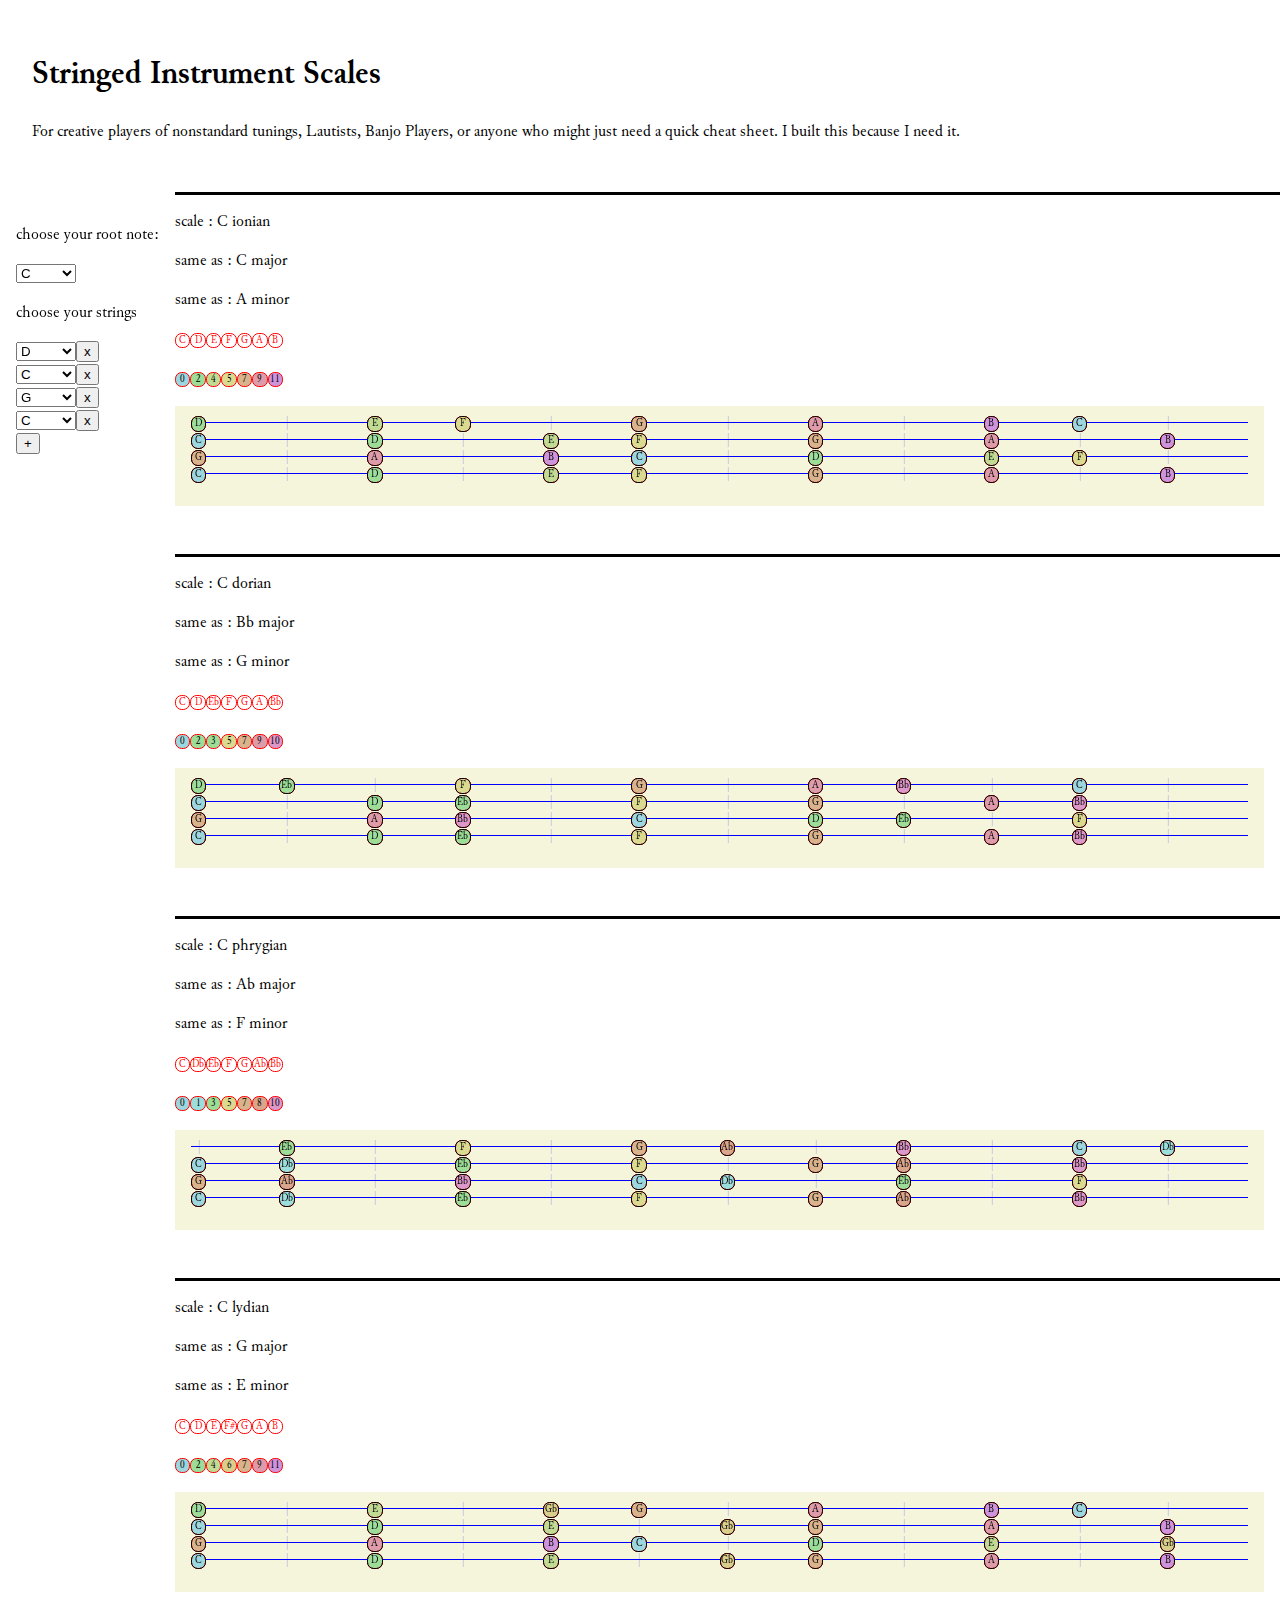
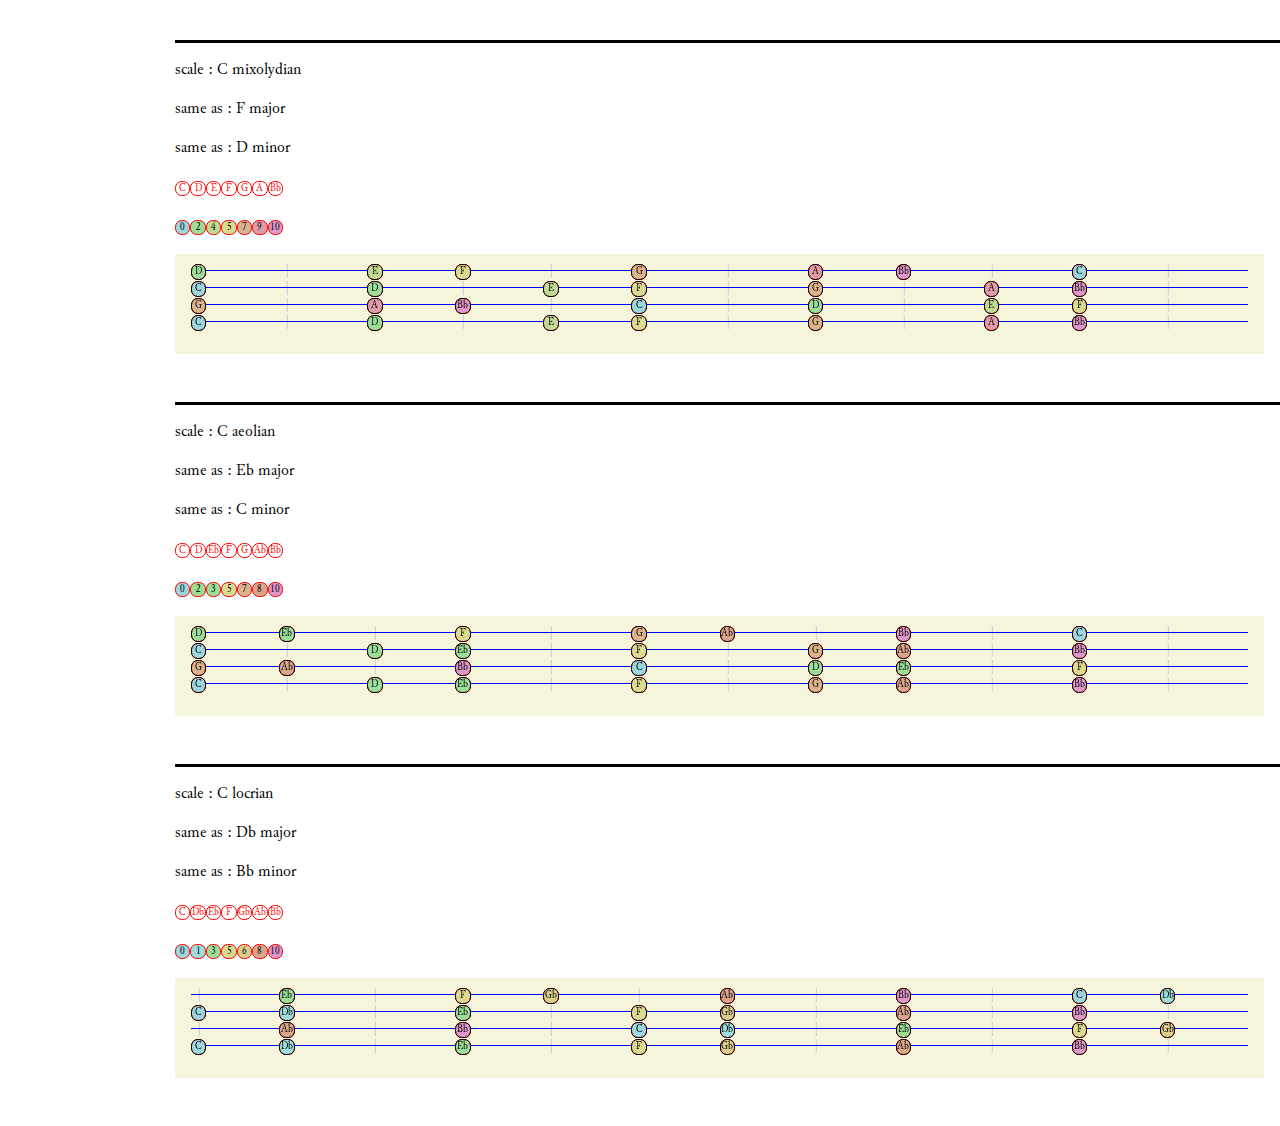
==== out/index.html @ 8ef30d47 "added build production to repo" ====
<!DOCTYPE html>
<html>
  <head>
    <meta charset="UTF-8">
    <meta name="viewport" content="width=device-width, initial-scale=1">
    <link href="../resources/public/css/style.css" rel="stylesheet" type="text/css">
    <link rel="icon" href="https://clojurescript.org/images/cljs-logo-icon-32.png">
  </head>
  <body>
    <div class="intro">
      <h1>
        Stringed Instrument Scales
      </h1>
      <p>
        For creative players of nonstandard tunings, Lautists, Banjo Players,
        or anyone who might just need a quick cheat sheet.  I built this because
        I need it.
      </p>
    </div>
    <div id="app"></div>
    <!-- include your ClojureScript at the bottom of body like this -->
    <script src="./main.js" type="text/javascript"></script>
  </body>
</html>
---- resources/public/css/style.css ----
@font-face {
font-family: Junicode;
font-style: normal;
font-weight: normal;
font-stretch: normal;
src: url('../font/Junicode.woff') format('woff');
}
@font-face {
font-family: Junicode;
font-style: normal;
font-weight: bold;
font-stretch: normal;
src: url('../font/Junicode-Bold.woff') format('woff');
}
@font-face {
font-family: Junicode;
font-style: italic;
font-weight: normal;
font-stretch: normal;
src: url('../font/Junicode-Italic.woff') format('woff');
}

@font-face {
font-family: Haas;
font-style: normal;
font-weight: normal;
font-stretch: normal;
src: url('../font/neue-haas-medium.woff2') format('woff2');
}






:root {
    --color-dark: rgba(0,0,0,.9);
    --color-gray: #999;
    --color-faint: rgba(0,0,0,.01);
    --color-less-faint: rgba(0,0,0,.05);
    --color-highlight: teal;
    --color-light:  #fbf8ef;
    --color-light:  #fffdf8;
    --color-faint-light: rgba(255,255,255,.8);
    --fancy: "YoungSerif";
    --headline: Haas, serif;
    --serif: Junicode;
    --mono: "Iosevka";
    --spacing: 1.9rem;
    --spacing-double: 3.8rem;
    --spacing-half: .9rem;

    --color-step-0: #94A9DB;
    --color-step-1: #E6B3CE;
    --color-step-2: #AFCDE4;
    --color-step-3: #E2C9A7;
    --color-step-4: #E3DBAB;
    --color-step-5: #B1E4AF;
    --color-step-6:  #D0B3E6;
    --color-step-7: #DA9990;
    --color-step-8: #ABAFE3;
    --color-step-9: #C2D47D;
    --color-step-10: #A3E0D2;
    --color-step-11: #DB94BC;

    --color-step-0: #9CD6DE;
    --color-step-1: #9CDEDB;
    --color-step-2: #98DDB9;
    --color-step-3: #9CDD98;
    --color-step-4: #C1DB94;
    --color-step-5: #DADA90;
    --color-step-6:  #D9CF8C;
    --color-step-7: #D9B38C;
    --color-step-8: #D9A68C;
    --color-step-9: #DE9CAA;
    --color-step-10: #DD98CA;
    --color-step-11: #CE94DB;
}

html, body {
    margin: 0;
    padding: 0;
}
body {
    font-family: var(--serif);
}
.main {
    display: flex;
}
.menu {
    padding: 1rem;
    position: sticky;
    top: 0;
    left: 0;
    /* these are needed for flexbox + sticky */
    align-self: flex-start;
    height: auto;
}
.scale-breakdown {
    border-top: 3px solid black;
    padding: 0;
        padding-right: 0px;
        padding-bottom: 0px;
    padding-bottom: 3rem;
    padding-right: 1rem;
}
.content {
    flex-grow: 1;
}
.intro {
    padding: 2rem;
}

.fretboard {
    padding: 1rem;
    background-color: beige;
}
.fretboard-string {
    position: relative;
    height: 1rem;
    border-top: 1px solid blue;;
}

.fretboard .note {
    position: absolute;
    margin-top: -.7em;
}
.fretboard .fret {
    position: absolute;
    margin-top: -.7em;
    color:blue;
    opacity: .2;
    width: 1rem;
    height: 1rem;
    text-align: center;
}
.fretboard .western.note {
    color: black;
    border: 1px solid black;
}
.notes .note {
    display: inline-block;
}
.notes .cyclic.note {
    color: black;
}
.note {
    color: red;
    font-size: .6rem;
    border: 1px solid red;
    /* background-color: beige; */
    width: 1.4em;
    height: 1.4em;
    border-radius: .7em;
    text-align: center;
}

.cyclic-0 {
    color: var(--color-step-0) ;
    background-color:var(--color-step-0);
}
.cyclic-1 {
    color: var(--color-step-1) ;
    background-color:var(--color-step-1);
}
.cyclic-2 {
    color: var(--color-step-2) ;
    background-color:var(--color-step-3);
}
.cyclic-3 {
    color: var(--color-step-3) ;
    background-color:var(--color-step-3);
}
.cyclic-4 {
    color: var(--color-step-4) ;
    background-color:var(--color-step-4);
}
.cyclic-5 {
    color: var(--color-step-5) ;
    background-color:var(--color-step-5);
}
.cyclic-6 {
    color: var(--color-step-6) ;
    background-color:var(--color-step-6);
}
.cyclic-7 {
    color: var(--color-step-7) ;
    background-color:var(--color-step-7);
}
.cyclic-8 {
    color: var(--color-step-8) ;
    background-color:var(--color-step-8);
}
.cyclic-9 {
    color: var(--color-step-9) ;
    background-color:var(--color-step-9);
}
.cyclic-10 {
    color: var(--color-step-10) ;
    background-color:var(--color-step-10);
}
.cyclic-11 {
    color: var(--color-step-11) ;
    background-color:var(--color-step-11);
}
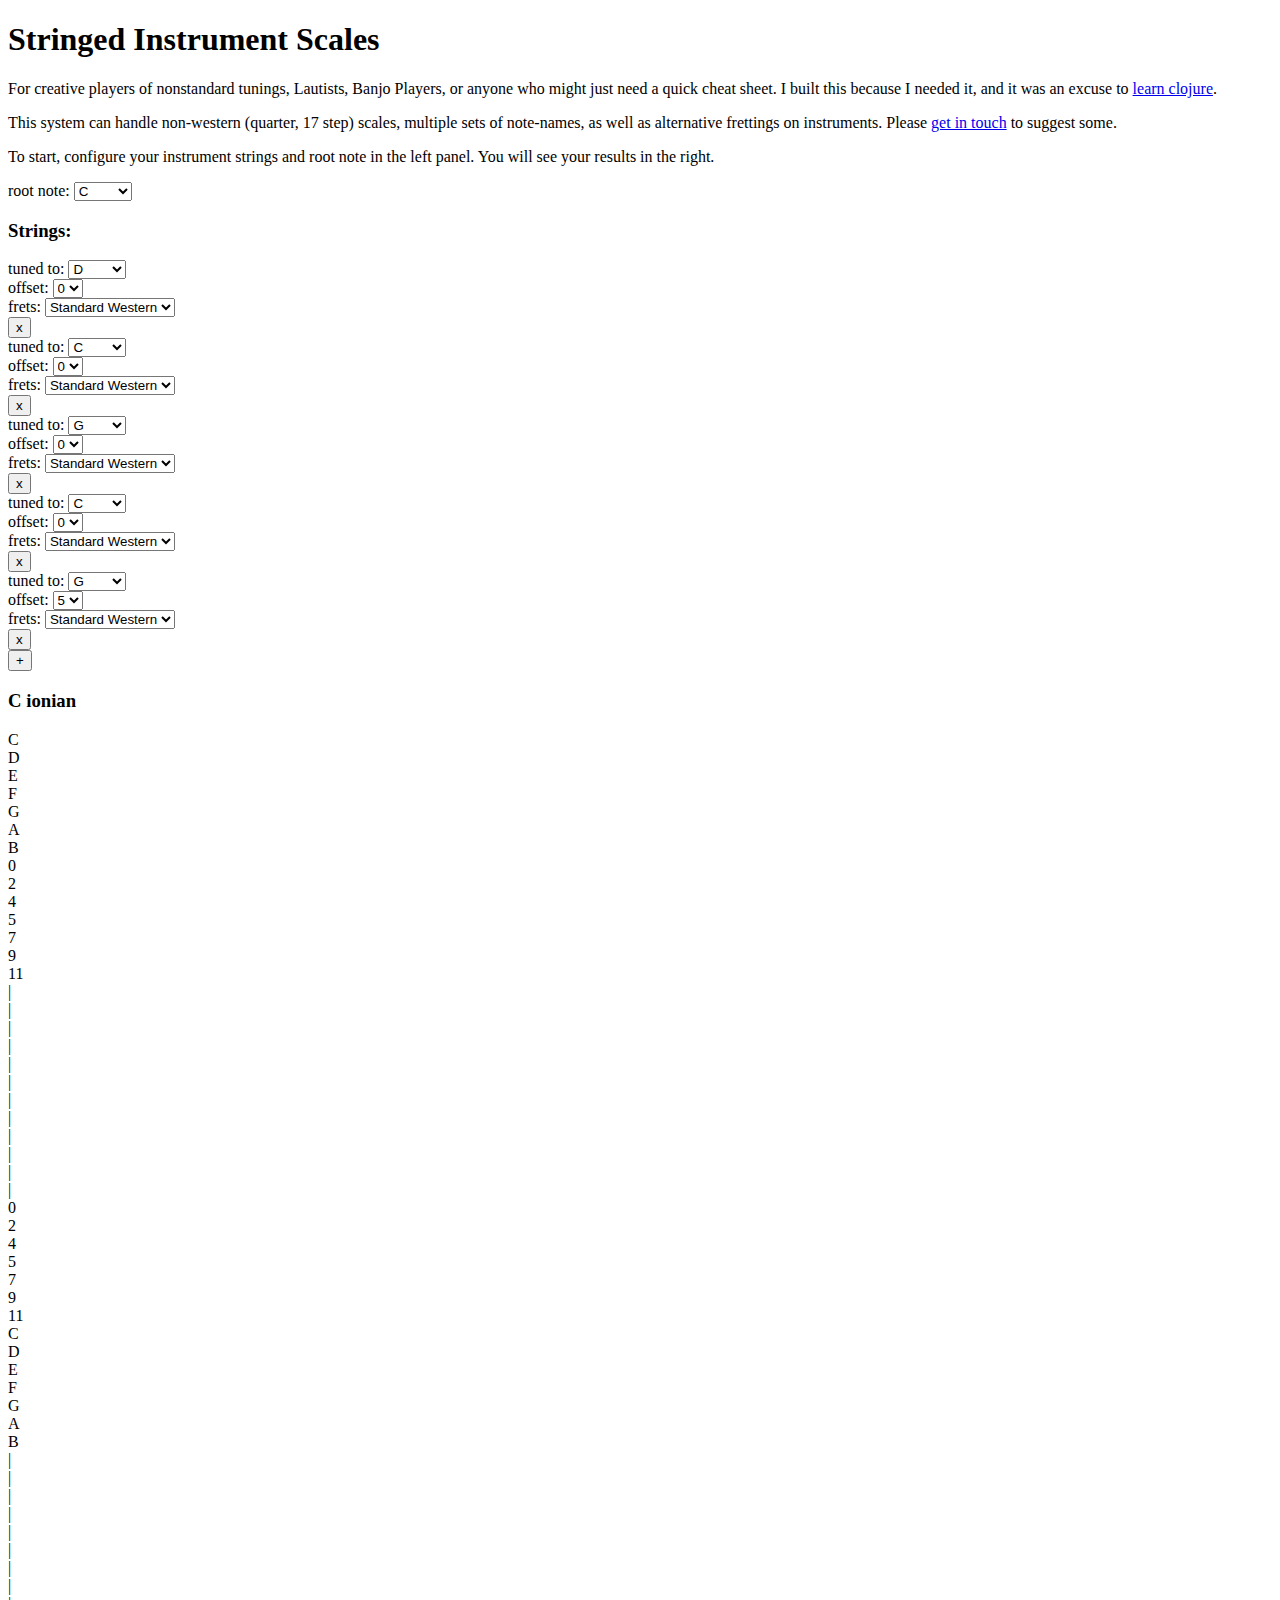
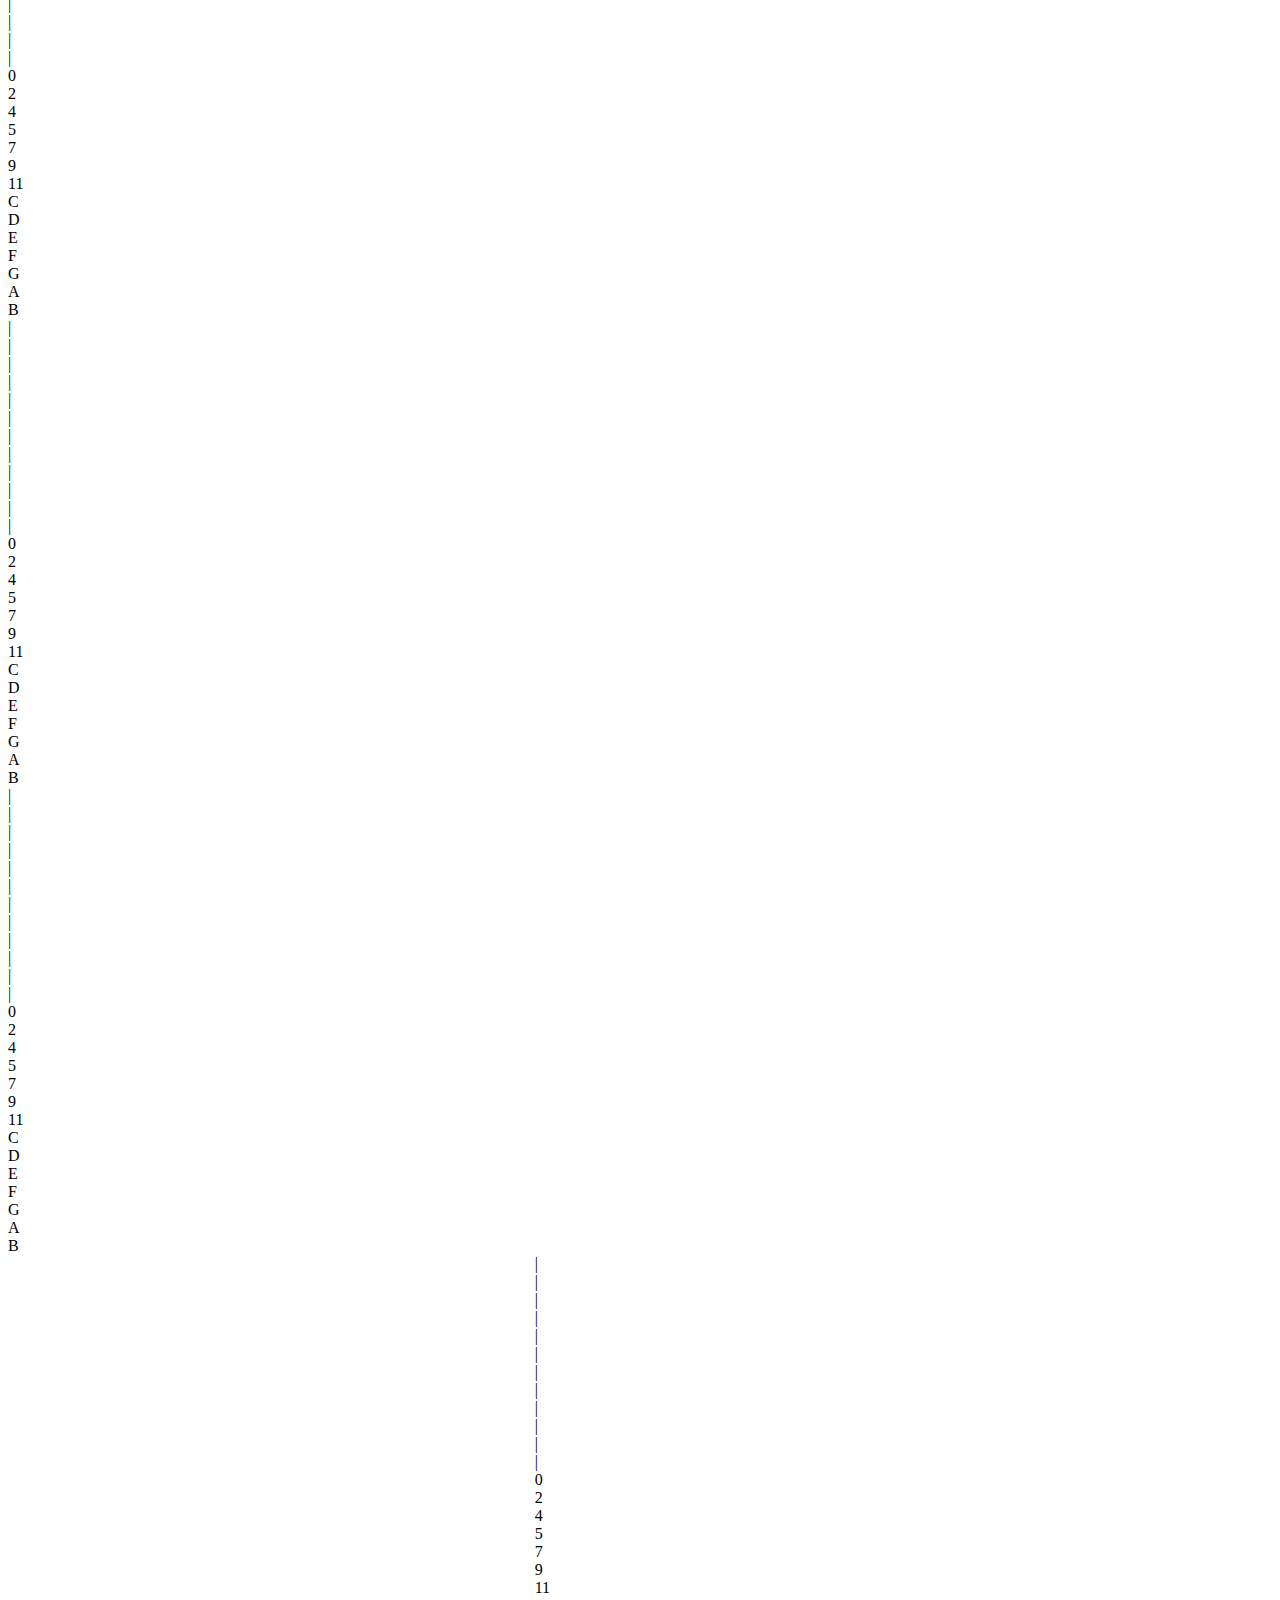
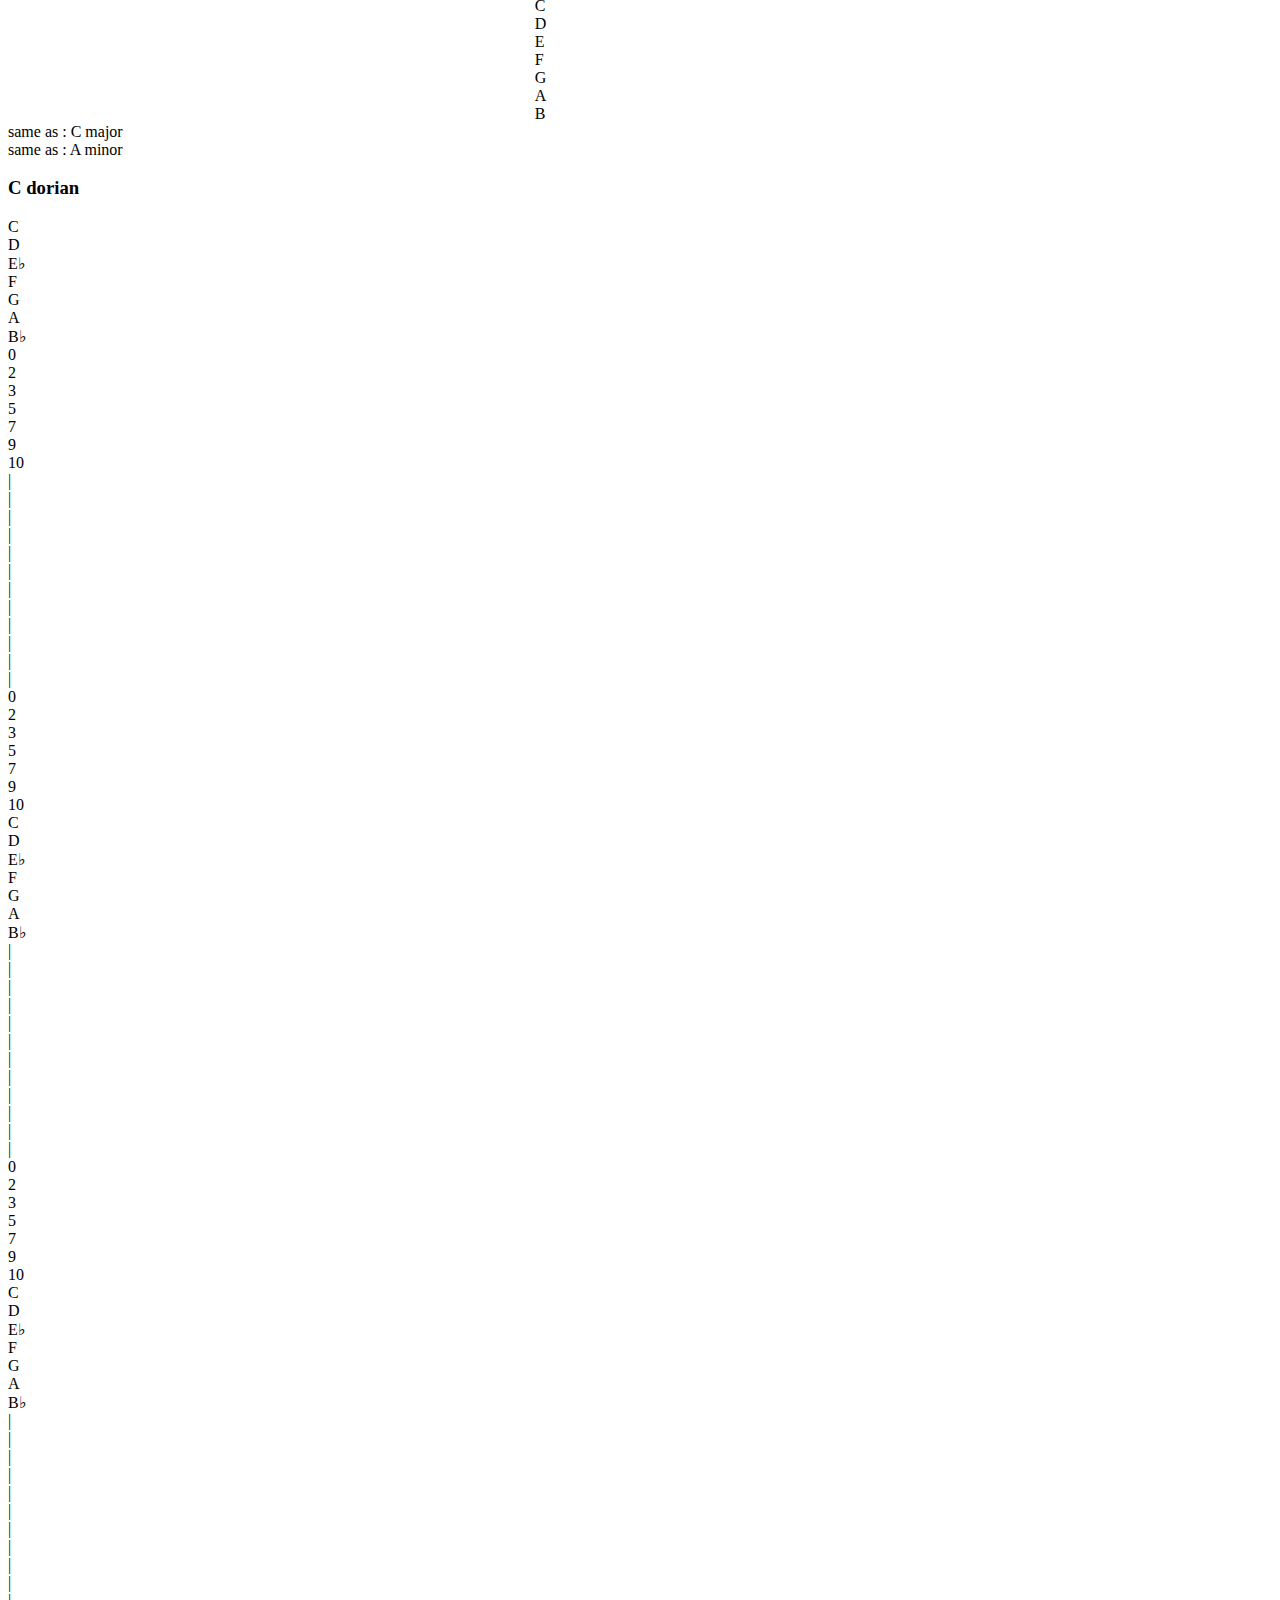
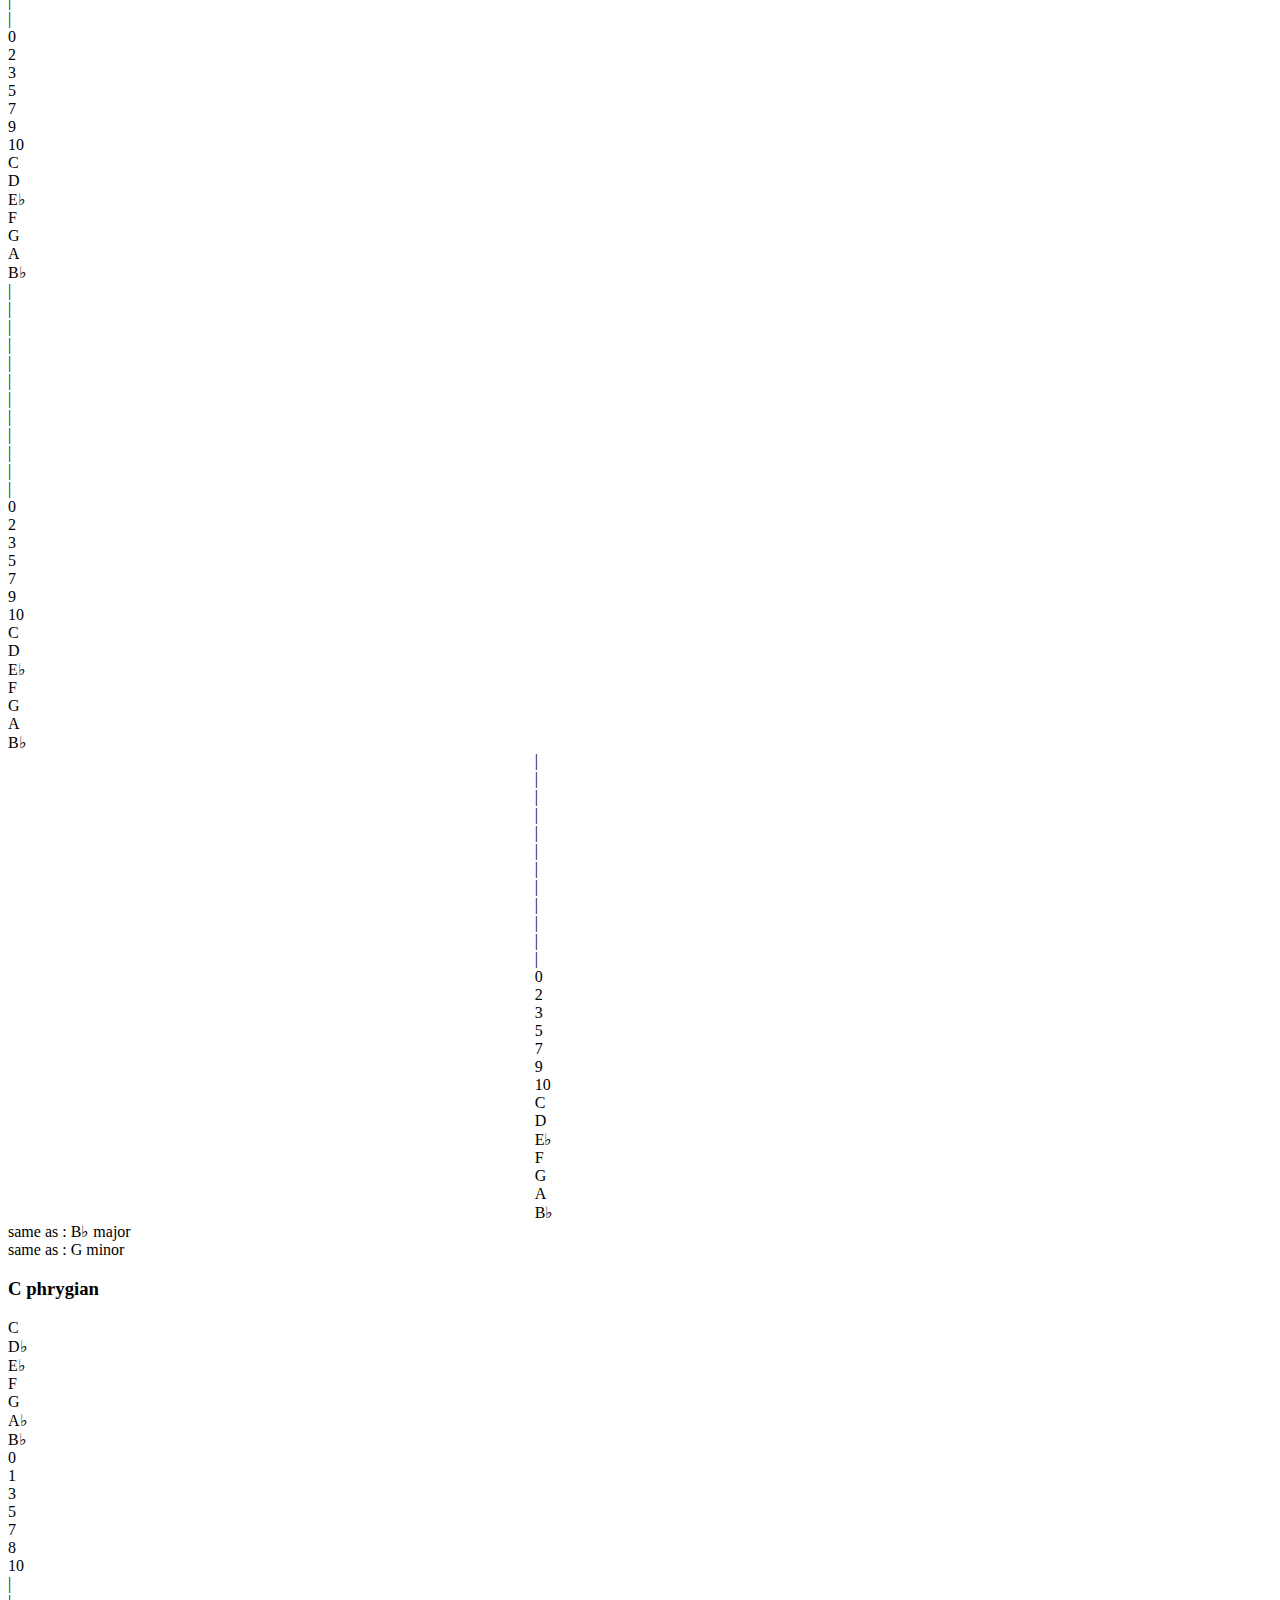
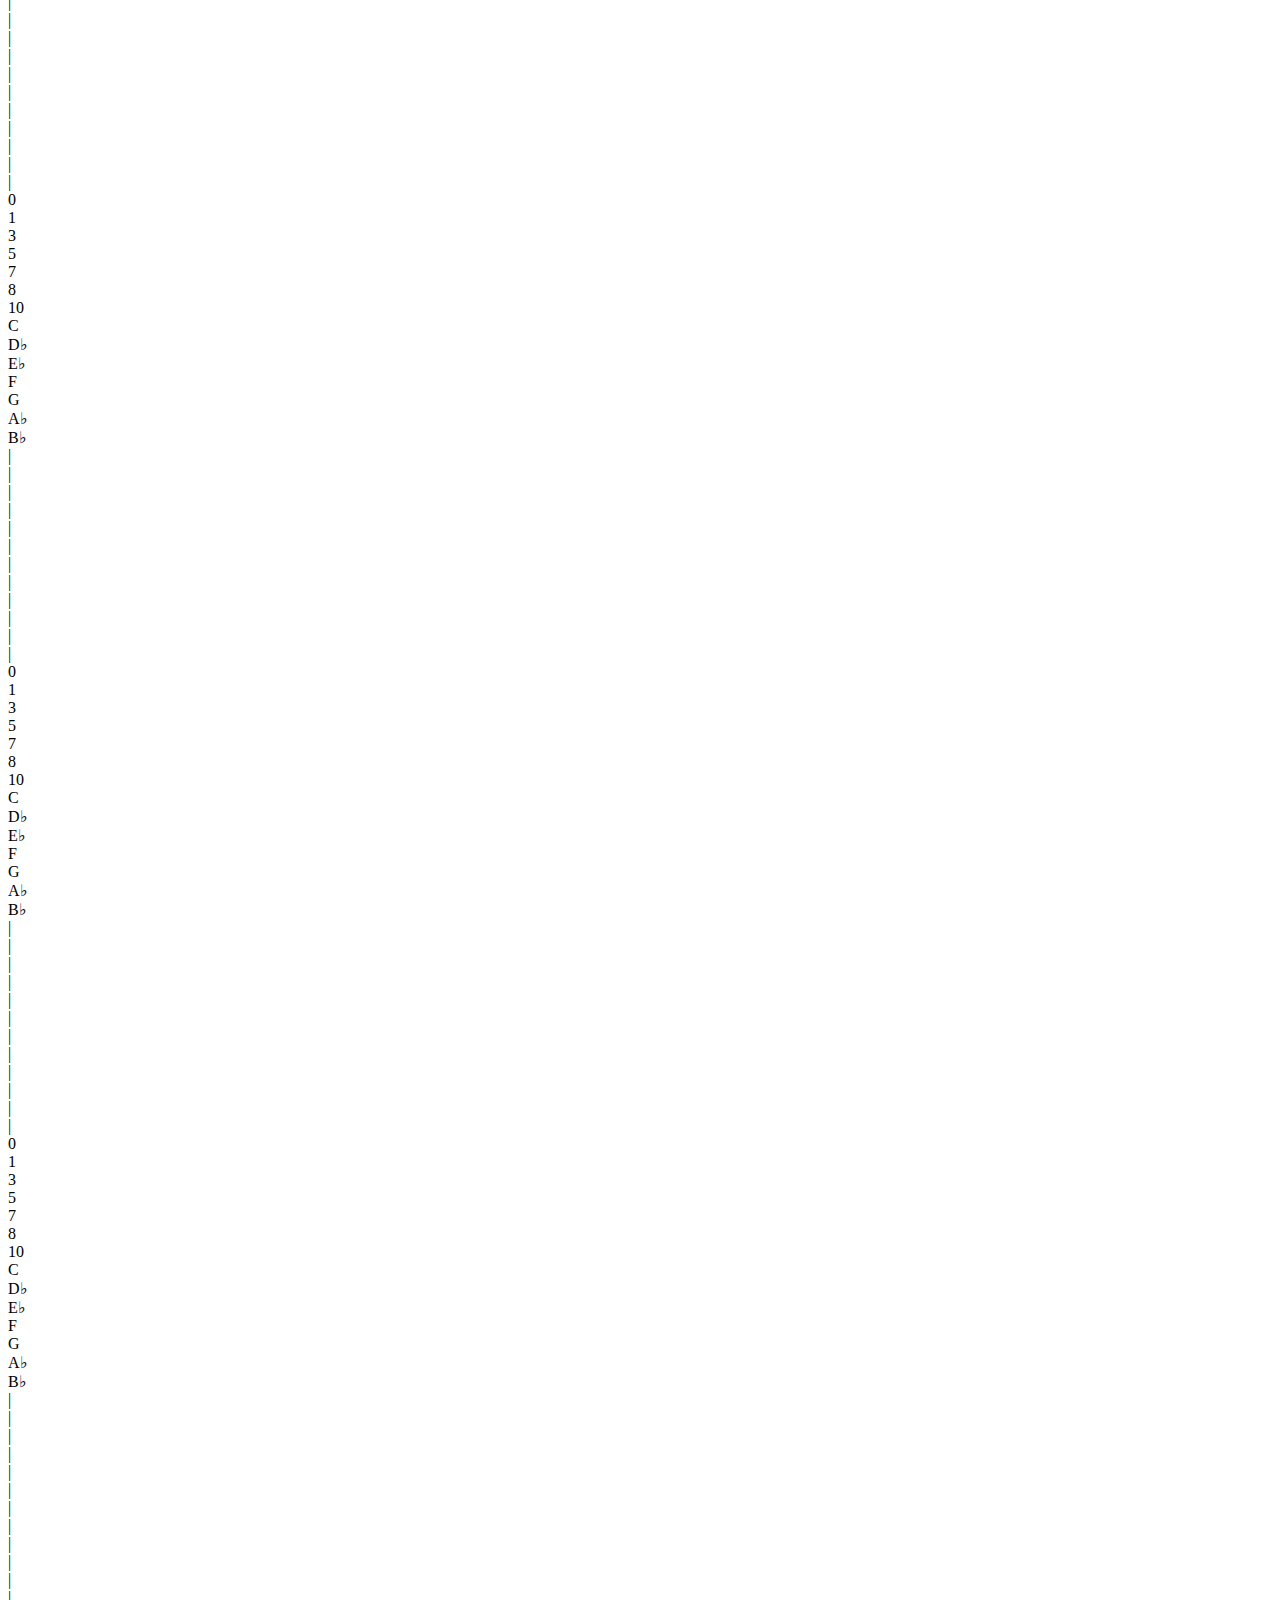
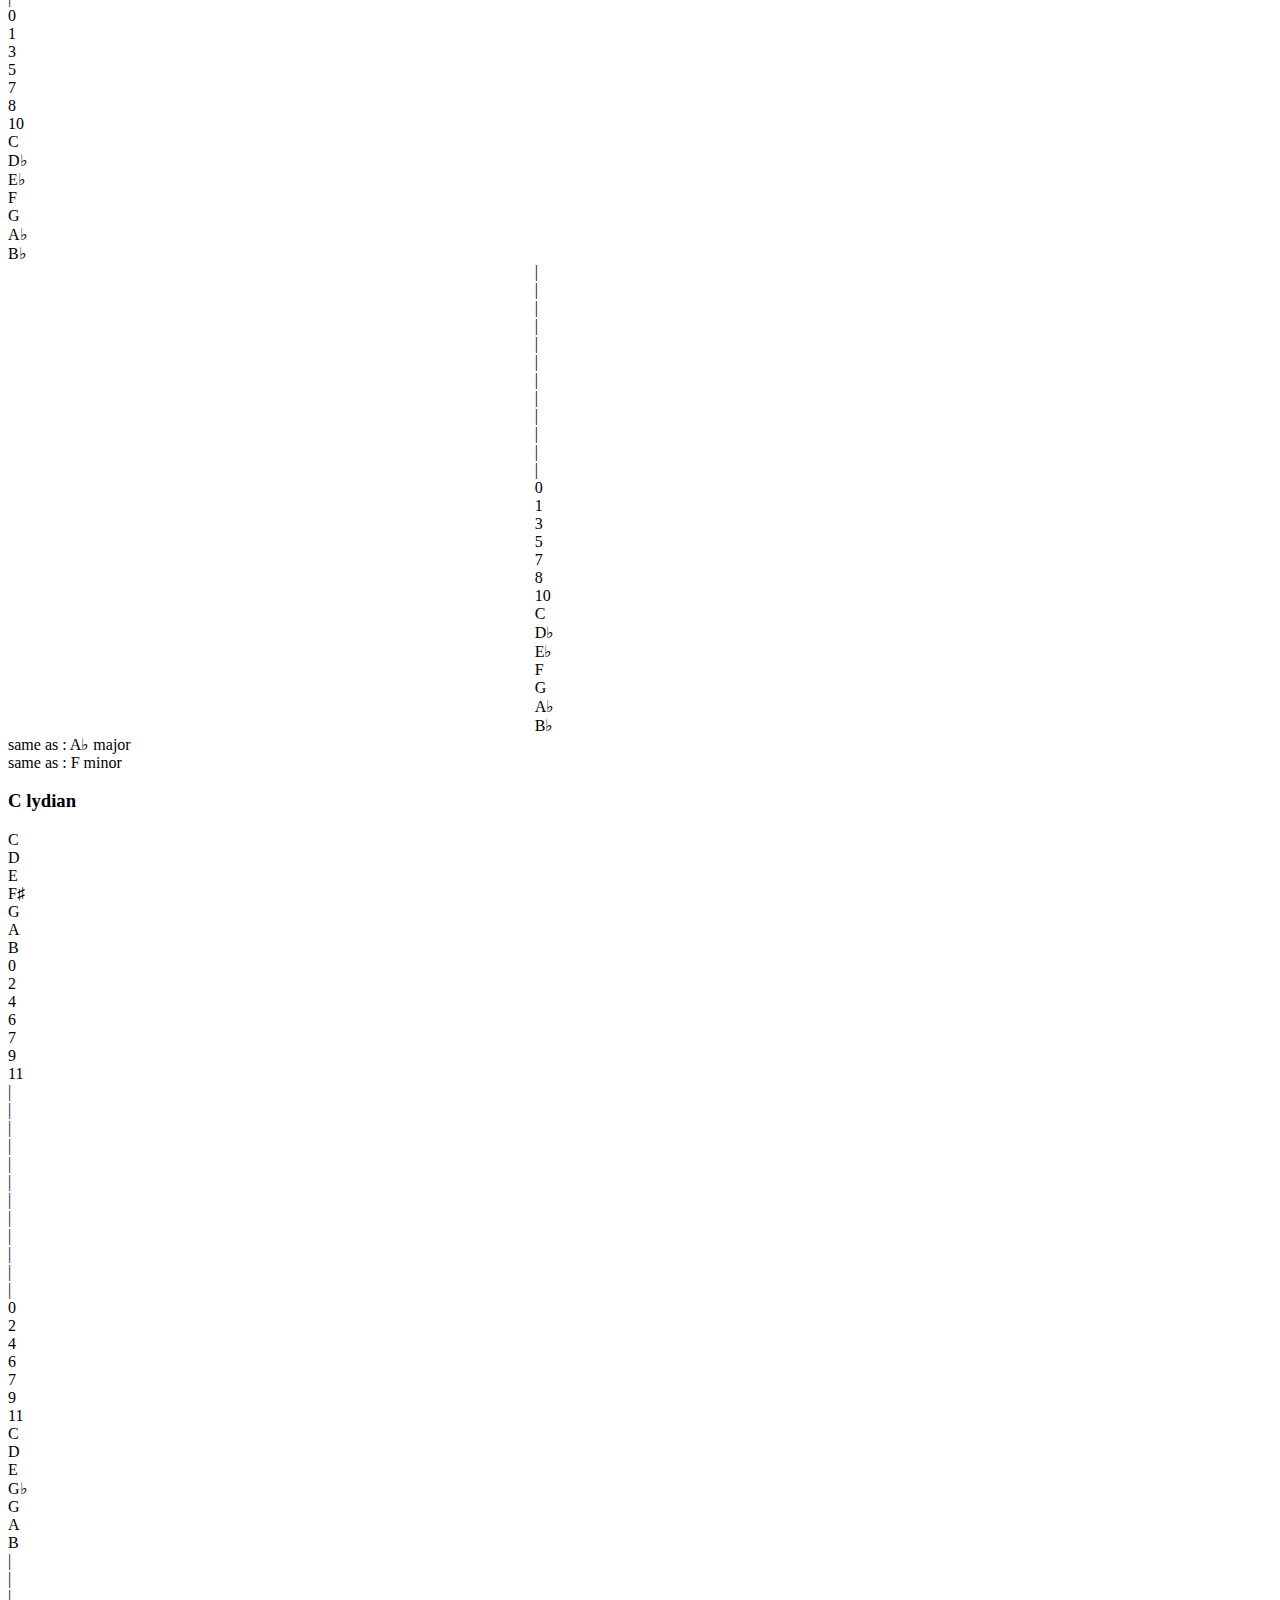
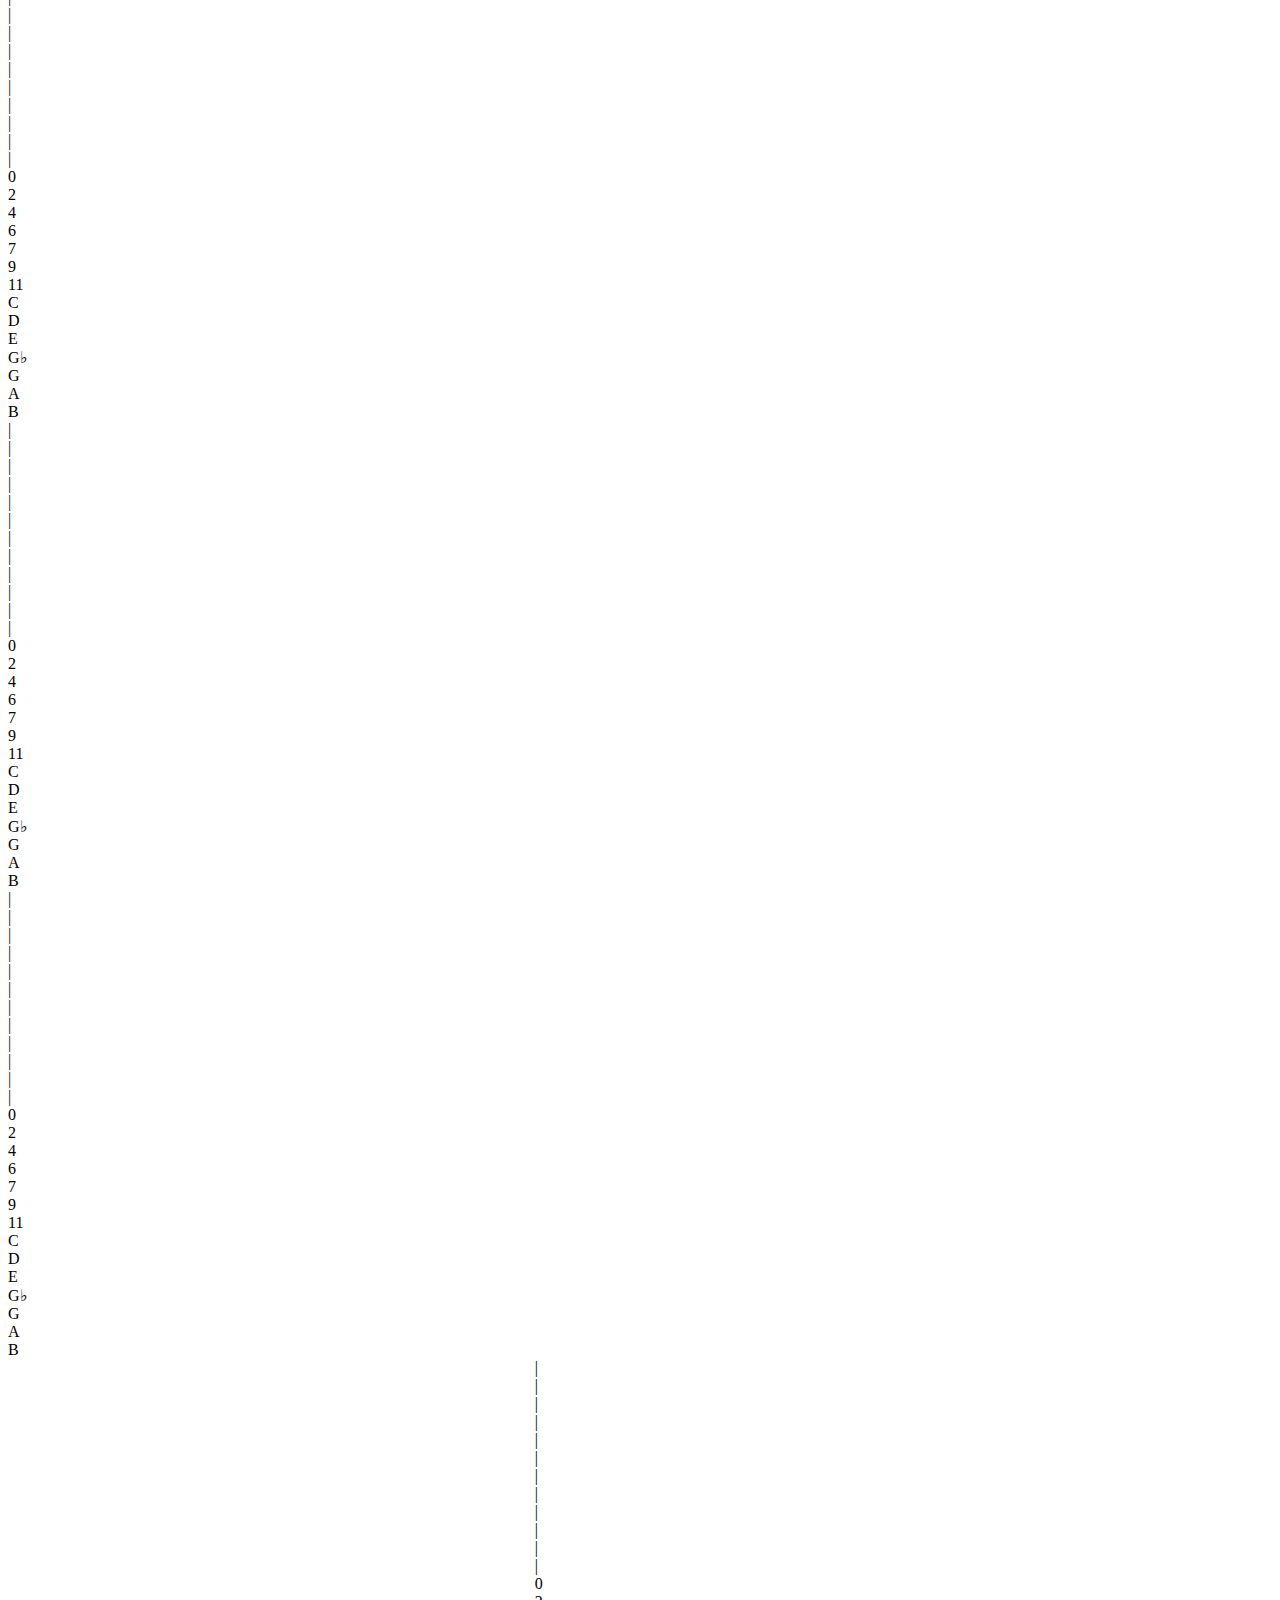
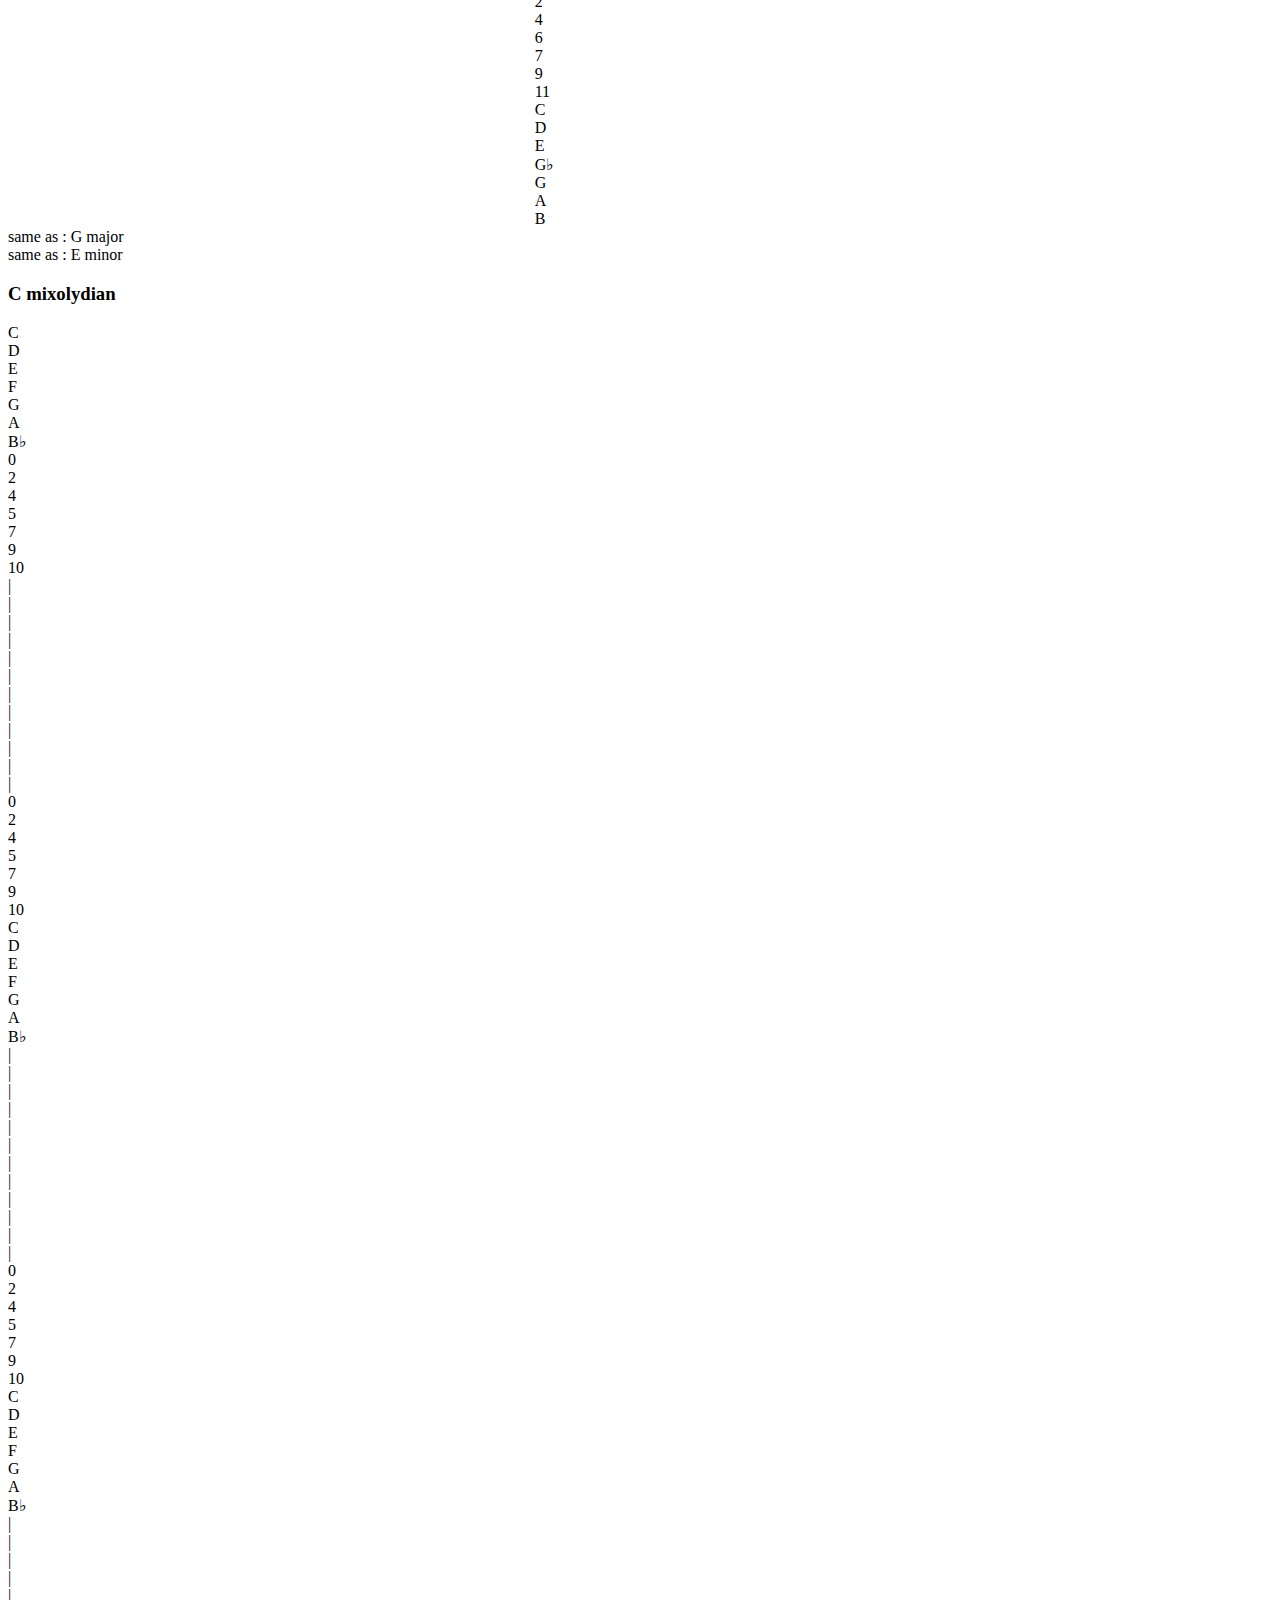
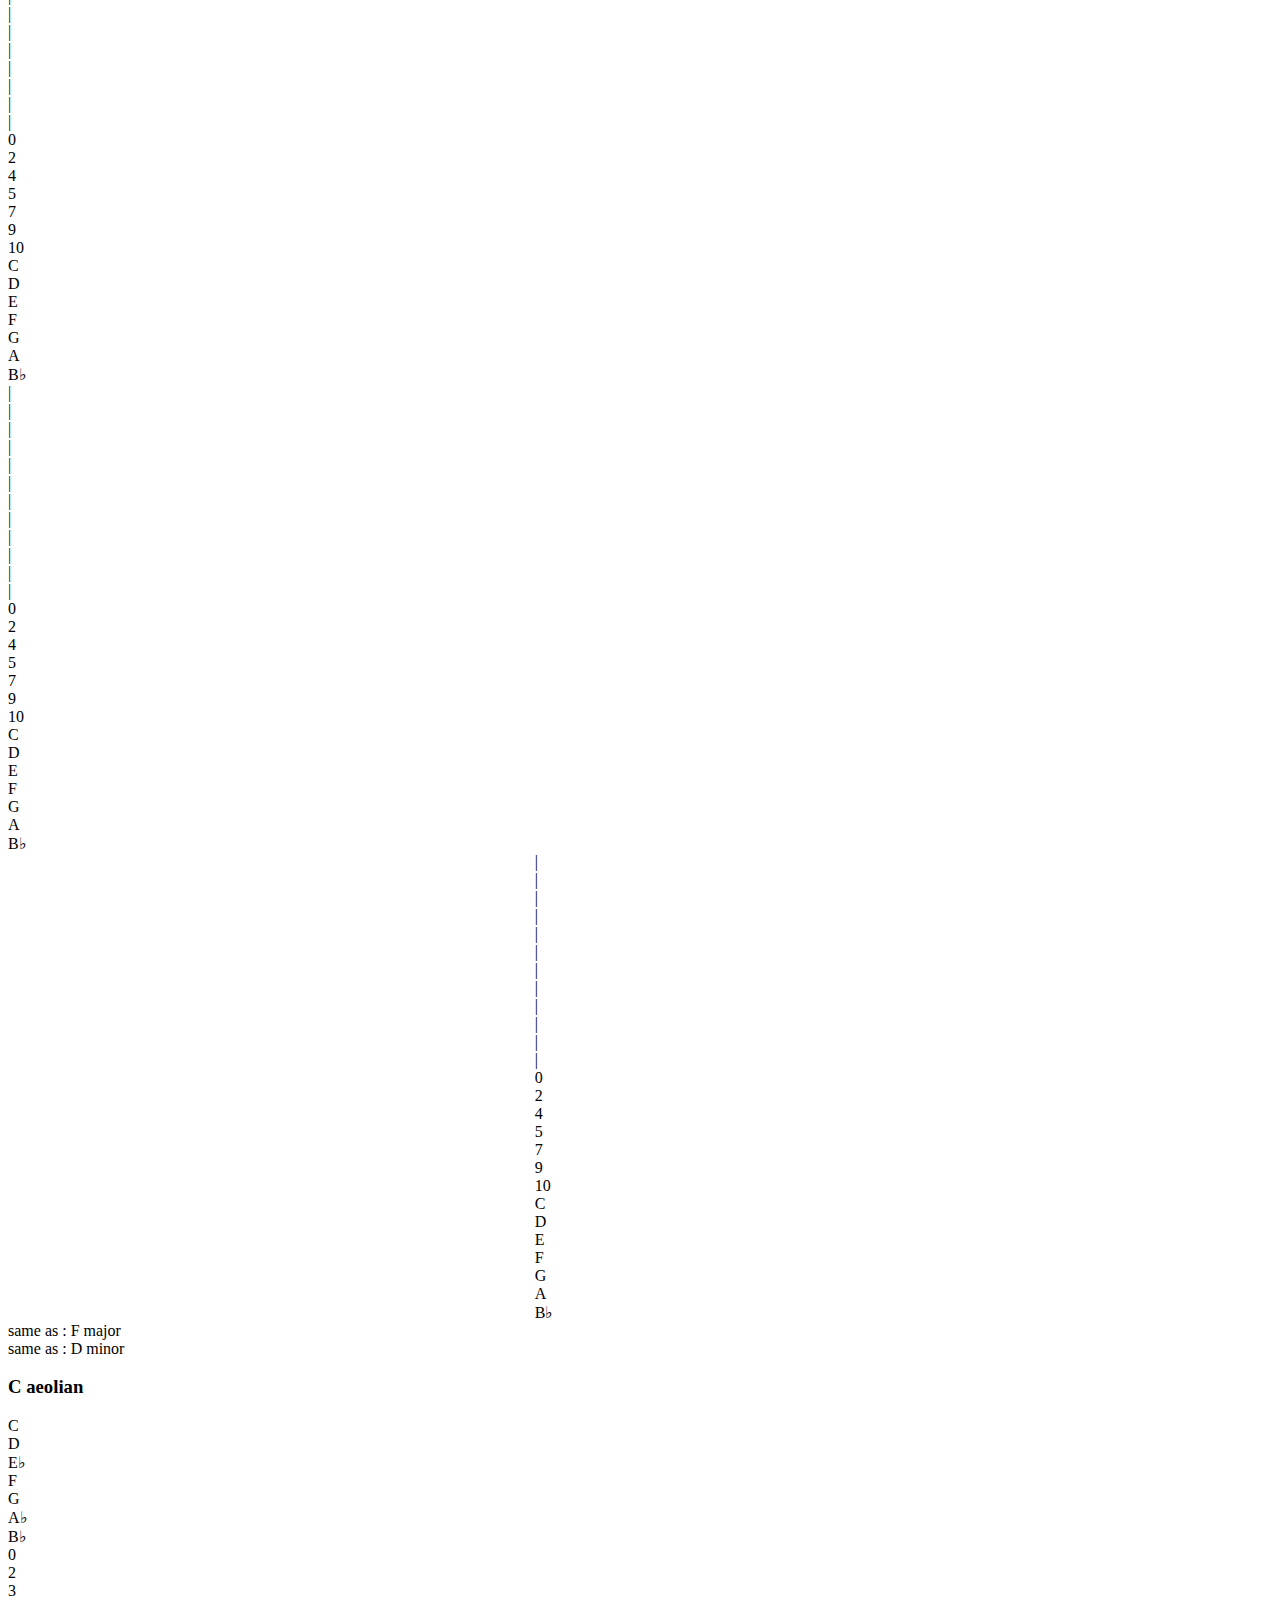
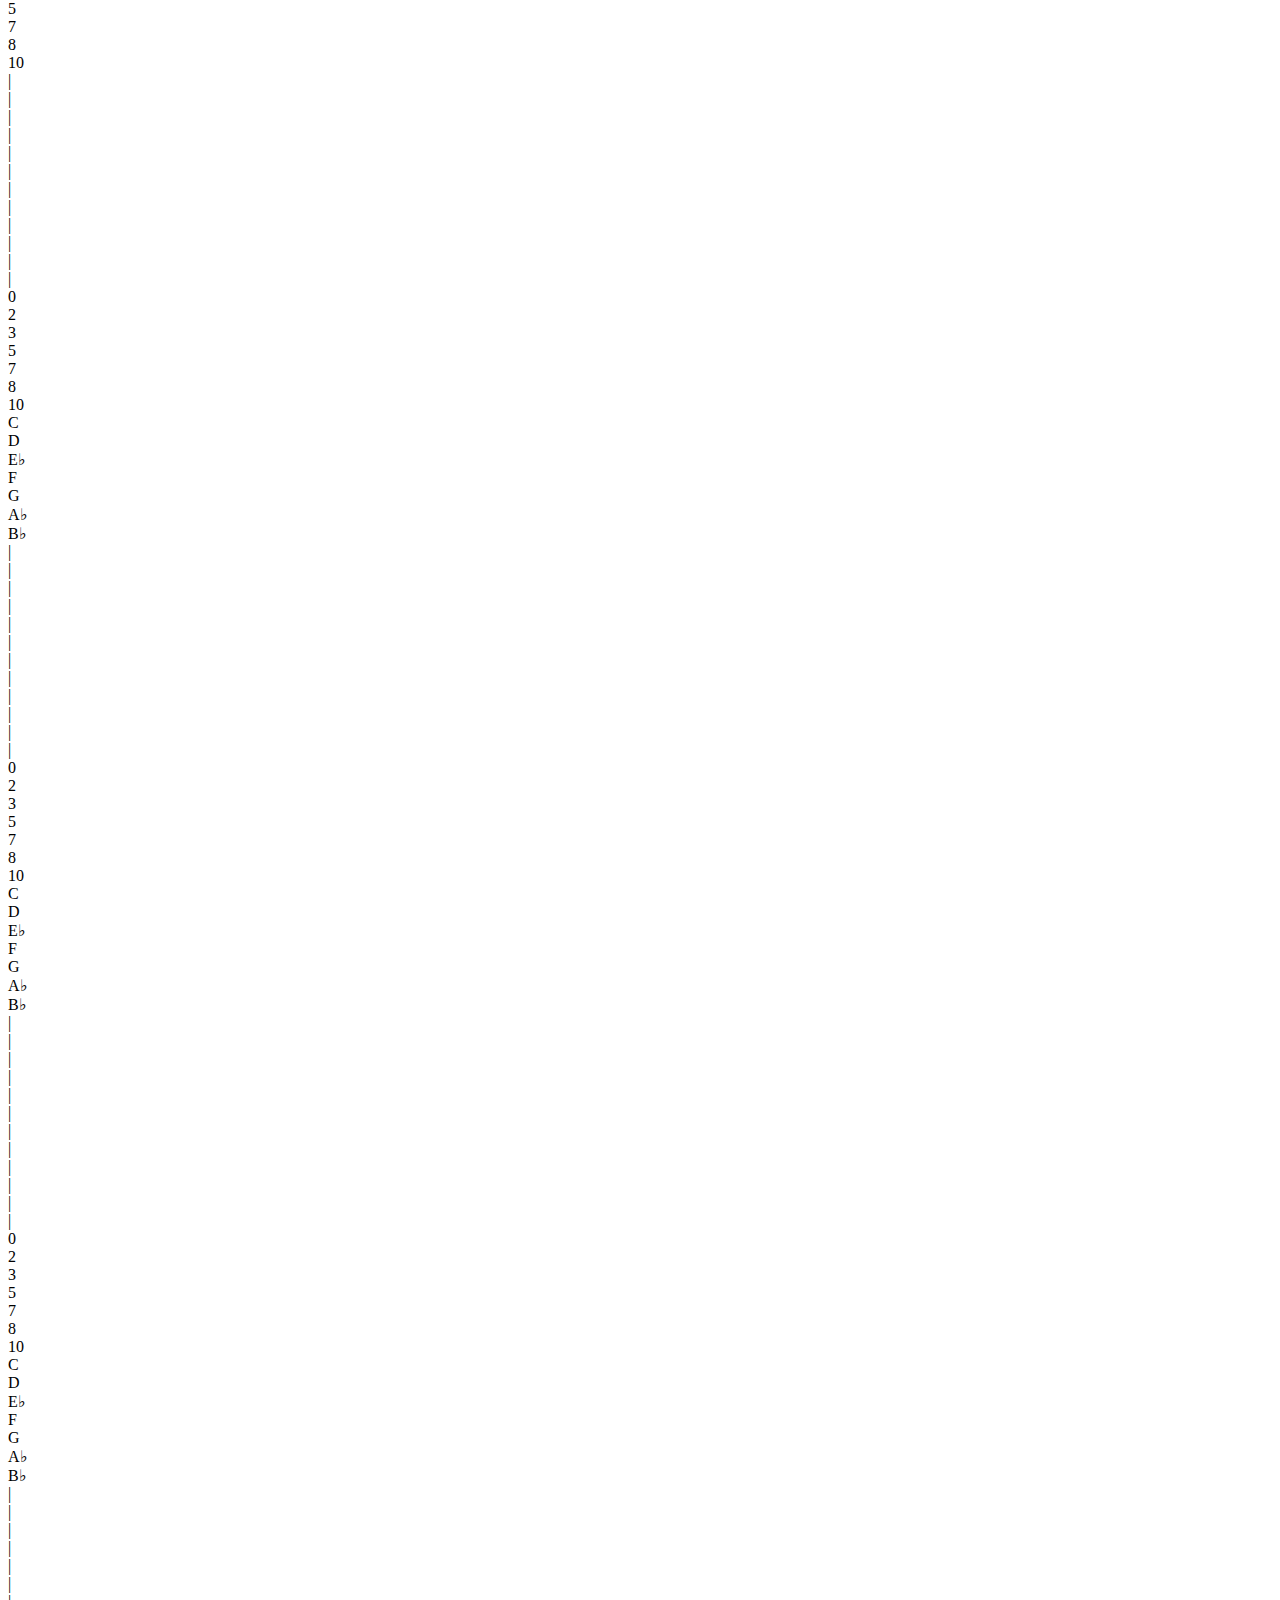
==== commit 39b841ee: "updated index" ====
--- a/out/index.html
+++ b/out/index.html
@@ -3,7 +3,7 @@
   <head>
     <meta charset="UTF-8">
     <meta name="viewport" content="width=device-width, initial-scale=1">
-    <link href="../resources/public/css/style.css" rel="stylesheet" type="text/css">
+    <link href="css/style.css" rel="stylesheet" type="text/css">
     <link rel="icon" href="https://clojurescript.org/images/cljs-logo-icon-32.png">
   </head>
   <body>
@@ -14,7 +14,18 @@
       <p>
         For creative players of nonstandard tunings, Lautists, Banjo Players,
         or anyone who might just need a quick cheat sheet.  I built this because
-        I need it.
+        I needed it, and it was an excuse to
+        <a href="https://github.com/nikonikoniko/scales/tree/master/src/scalez">learn clojure</a>.
+      </p>
+      <p>
+        This system can handle non-western (quarter, 17 step) scales, multiple sets
+        of note-names, as well as
+        alternative frettings on instruments.  Please <a href="https://niko.io">get in touch</a>
+        to suggest some.
+      </p>
+      <p>
+        To start, configure your instrument strings and root note in the left panel.  You will
+        see your results in the right.
       </p>
     </div>
     <div id="app"></div>
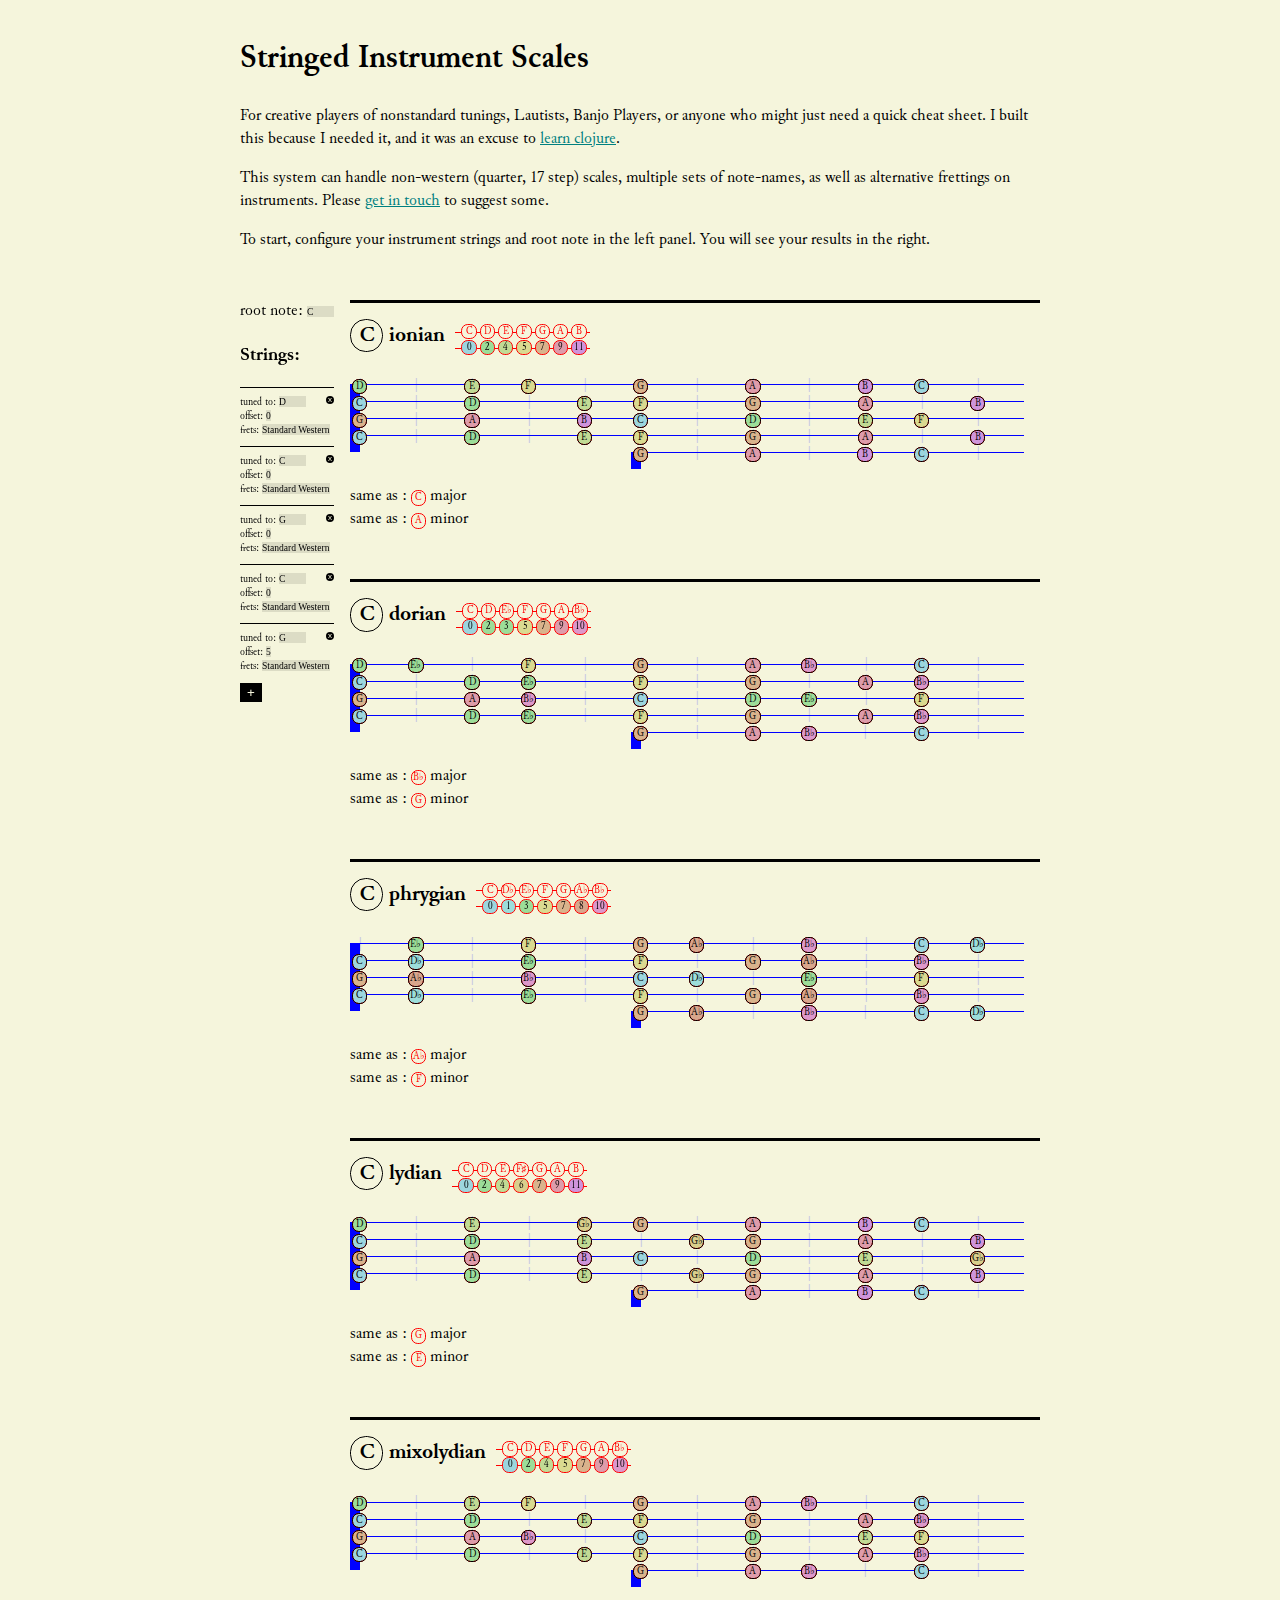
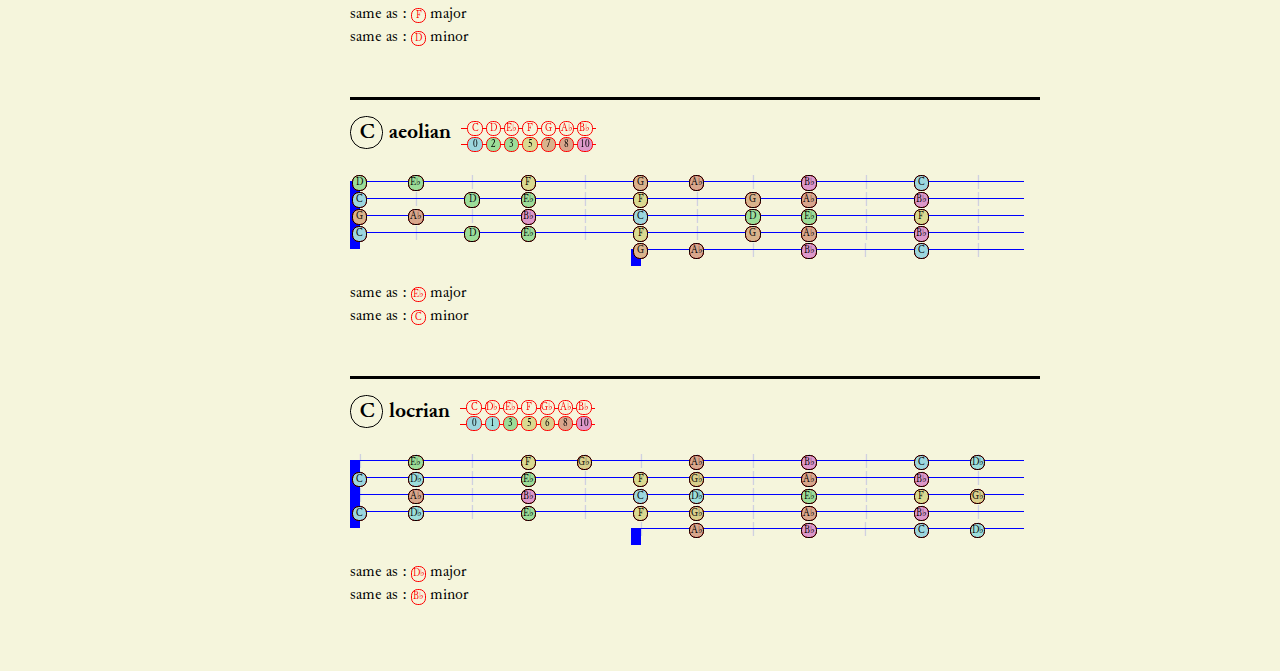
==== commit 232a4032: "oops" ====
--- a/out/index.html
+++ b/out/index.html
@@ -3,7 +3,7 @@
   <head>
     <meta charset="UTF-8">
     <meta name="viewport" content="width=device-width, initial-scale=1">
-    <link href="css/style.css" rel="stylesheet" type="text/css">
+    <link href="../resources/public/css/style.css" rel="stylesheet" type="text/css">
     <link rel="icon" href="https://clojurescript.org/images/cljs-logo-icon-32.png">
   </head>
   <body>
--- a/resources/public/css/style.css
+++ b/resources/public/css/style.css
@@ -0,0 +1,316 @@
+@font-face {
+font-family: Junicode;
+font-style: normal;
+font-weight: normal;
+font-stretch: normal;
+src: url('../font/Junicode.woff') format('woff');
+}
+@font-face {
+font-family: Junicode;
+font-style: normal;
+font-weight: bold;
+font-stretch: normal;
+src: url('../font/Junicode-Bold.woff') format('woff');
+}
+@font-face {
+font-family: Junicode;
+font-style: italic;
+font-weight: normal;
+font-stretch: normal;
+src: url('../font/Junicode-Italic.woff') format('woff');
+}
+
+@font-face {
+font-family: Haas;
+font-style: normal;
+font-weight: normal;
+font-stretch: normal;
+src: url('../font/neue-haas-medium.woff2') format('woff2');
+}
+
+
+
+
+
+
+:root {
+    --color-dark: rgba(0,0,0,.9);
+    --color-gray: #999;
+    --color-faint: rgba(0,0,0,.01);
+    --color-less-faint: rgba(0,0,0,.05);
+    --color-highlight: teal;
+    --color-light:  #fbf8ef;
+    --color-light:  #fffdf8;
+    --color-faint-light: rgba(255,255,255,.8);
+    --fancy: "YoungSerif";
+    --headline: Haas, serif;
+    --serif: Junicode;
+    --mono: "Iosevka";
+    --spacing: 1.9rem;
+    --spacing-double: 3.8rem;
+    --spacing-half: .9rem;
+
+    --color-step-0: #94A9DB;
+    --color-step-1: #E6B3CE;
+    --color-step-2: #AFCDE4;
+    --color-step-3: #E2C9A7;
+    --color-step-4: #E3DBAB;
+    --color-step-5: #B1E4AF;
+    --color-step-6:  #D0B3E6;
+    --color-step-7: #DA9990;
+    --color-step-8: #ABAFE3;
+    --color-step-9: #C2D47D;
+    --color-step-10: #A3E0D2;
+    --color-step-11: #DB94BC;
+
+    --color-step-0: #9CD6DE;
+    --color-step-1: #9CDEDB;
+    --color-step-2: #98DDB9;
+    --color-step-3: #9CDD98;
+    --color-step-4: #C1DB94;
+    --color-step-5: #DADA90;
+    --color-step-6:  #D9CF8C;
+    --color-step-7: #D9B38C;
+    --color-step-8: #D9A68C;
+    --color-step-9: #DE9CAA;
+    --color-step-10: #DD98CA;
+    --color-step-11: #CE94DB;
+}
+
+html, body {
+    margin: 0;
+    padding: 0;
+}
+body {
+    font-family: var(--serif);
+    background-color: beige;
+}
+.main {
+    display: flex;
+    padding: 1rem 2rem;
+    margin: 0 auto;
+    max-width: 50rem;
+}
+
+.intro {
+    max-width: 50rem;
+    padding: 1rem 2rem;
+    margin: 0 auto;
+}
+.menu {
+    padding-right: 1rem;
+    position: sticky;
+    top: 0;
+    left: 0;
+    /* these are needed for flexbox + sticky */
+    align-self: flex-start;
+    height: auto;
+    overflow-y: auto;
+}
+.scale-breakdown {
+    border-top: 3px solid black;
+    padding: 0;
+        padding-right: 0px;
+        padding-bottom: 0px;
+    padding-bottom: 3rem;
+    padding-right: 1rem;
+}
+.scale-header {
+    display: flex;
+}
+.scale-header h3{
+    margin: 0;
+    padding: 0;
+    padding-top: 1rem;
+    padding-bottom: 1rem;
+    font-size: 1.4rem;
+}
+.scale-header h3 .note {
+    font-size: 1.4rem;
+    color: black;
+    border: 1px solid black;
+}
+.scale-header .scale-notations {
+    padding: 1rem;
+}
+.scale-header > div {
+}
+
+
+
+
+.content {
+    flex-grow: 1;
+}
+
+.fretboard {
+    padding: 1rem 0;
+    background-color: beige;
+    overflow: hidden;
+    position: relative;
+}
+
+.fretboard-string {
+    position: relative;
+    width: 100%;
+    height: 1rem;
+    border-top: 1px solid blue;
+    box-shadow: inset .5rem 0px blue;
+    border-left: 2px solid blue;
+}
+
+.fretboard .note {
+    position: absolute;
+    margin-top: -.7em;
+}
+.fretboard .fret {
+    position: absolute;
+    margin-top: -.7em;
+    color:blue;
+    opacity: .2;
+    width: 1rem;
+    height: 1rem;
+    text-align: center;
+}
+.fretboard .western.note {
+    color: black;
+    border: 1px solid black;
+}
+.notes {
+    position: relative;
+    height: 1rem;
+}
+.notes:before {
+    content: " ";
+    position:absolute;
+    top: .8rem;
+    right: 0;
+    width: 105%;
+    border-top: 1px solid red;
+    z-index: 1;
+}
+.notes .note {
+    display: inline-block;
+    margin-right: .3em;
+    margin-top: -1em;
+    position: relative;
+    z-index: 2;
+}
+.notes .note.western {
+    background-color: beige;
+}
+.notes .cyclic.note {
+    color: black;
+}
+.note {
+    color: red;
+    font-size: .6rem;
+    border: 1px solid red;
+    /* background-color: beige; */
+    width: 1.4em;
+    height: 1.4em;
+    border-radius: .7em;
+    text-align: center;
+    display: inline-block;
+}
+
+.cyclic-0 {
+    color: var(--color-step-0) ;
+    background-color:var(--color-step-0);
+}
+.cyclic-1 {
+    color: var(--color-step-1) ;
+    background-color:var(--color-step-1);
+}
+.cyclic-2 {
+    color: var(--color-step-2) ;
+    background-color:var(--color-step-3);
+}
+.cyclic-3 {
+    color: var(--color-step-3) ;
+    background-color:var(--color-step-3);
+}
+.cyclic-4 {
+    color: var(--color-step-4) ;
+    background-color:var(--color-step-4);
+}
+.cyclic-5 {
+    color: var(--color-step-5) ;
+    background-color:var(--color-step-5);
+}
+.cyclic-6 {
+    color: var(--color-step-6) ;
+    background-color:var(--color-step-6);
+}
+.cyclic-7 {
+    color: var(--color-step-7) ;
+    background-color:var(--color-step-7);
+}
+.cyclic-8 {
+    color: var(--color-step-8) ;
+    background-color:var(--color-step-8);
+}
+.cyclic-9 {
+    color: var(--color-step-9) ;
+    background-color:var(--color-step-9);
+}
+.cyclic-10 {
+    color: var(--color-step-10) ;
+    background-color:var(--color-step-10);
+}
+.cyclic-11 {
+    color: var(--color-step-11) ;
+    background-color:var(--color-step-11);
+}
+
+
+button {
+    border: 1px solid black;
+    background-color: black;
+    color:beige;
+    cursor: pointer;
+}
+
+a, a:visited {
+    color: teal;
+}
+
+
+
+.string {
+    font-size: .6rem;
+    border-top: 1px solid black;
+    padding: .5rem 0;
+    position: relative;
+}
+.string button.remove-string {
+    position: absolute;
+    padding: 0;
+    margin: 0;
+    top: .5rem;
+    right: 0;
+    border: none;
+    border-radius: .5rem;
+    width: .5rem;
+    height: .5rem;
+    font-size: .5rem;
+    line-height: .5rem;
+    text-align: center;
+    display: flex;
+  align-items: center;
+  justify-content: center;
+  cursor: pointer;
+}
+select {
+    font-size: .6rem;
+    padding: 0;
+    background-color: rgba(0,0,0,.1);
+    border: 0;
+    font-family: "mono";
+    appearance: none;
+    border-radius: 0;
+}
+select::after {
+    content: "^aaaa";
+    color: black;
+}
